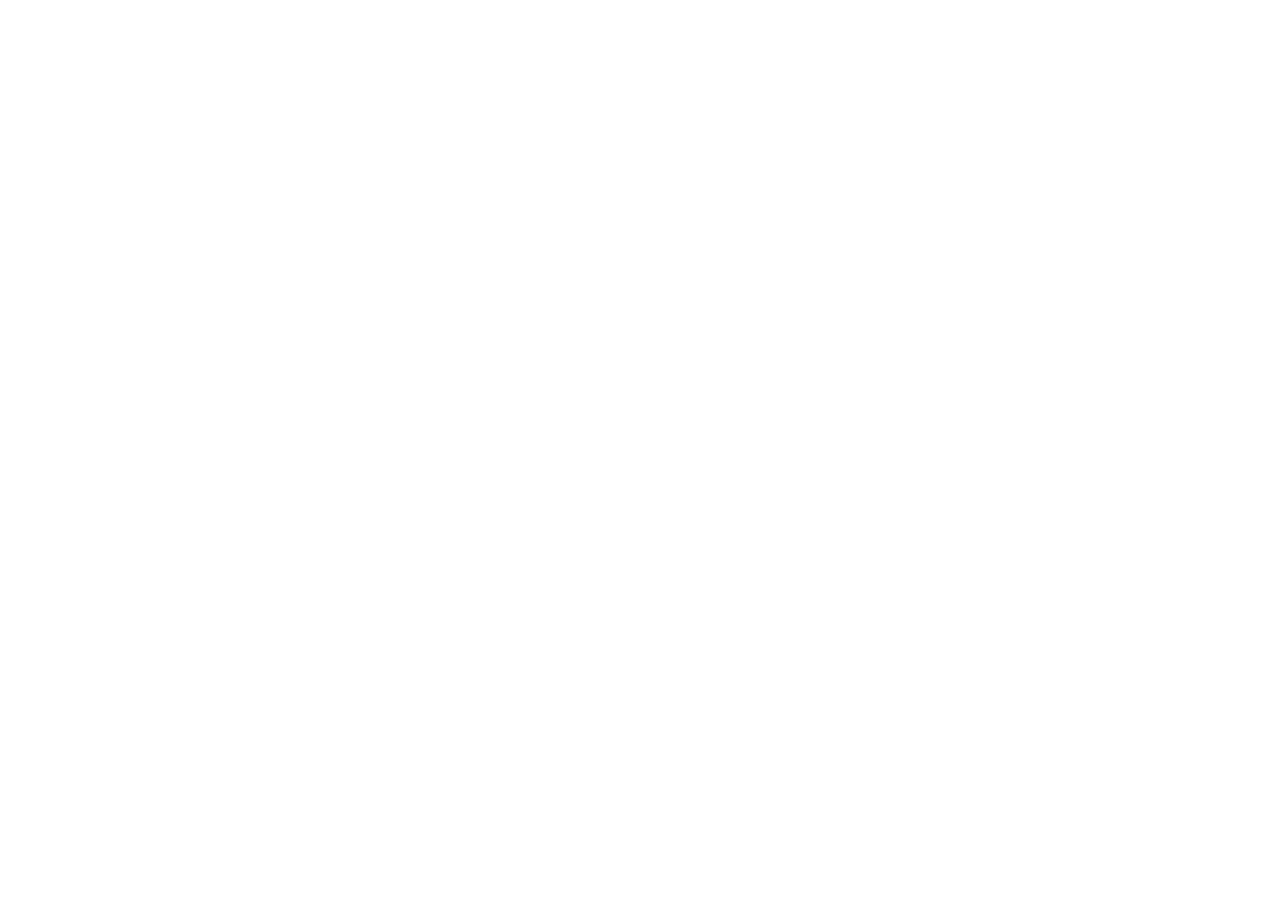
==== index.html @ 1fb741d4 "Initial commit from Blink" ====
<!doctype html>
<html lang="en">
  <head>
    <meta charset="UTF-8" />
    <link rel="icon" type="image/svg+xml" href="/favicon.svg" />
    <meta name="viewport" content="width=device-width, initial-scale=1.0" />
    <title>Blink App</title>
    <!-- CRITICAL: DO NOT REMOVE/MODIFY THIS COMMENT OR THE SCRIPT BELOW -->
    <script src="https://blink.new/auto-engineer.js?projectId=ai-toolkit-landing-ajk9sn9x" type="module"></script>
  </head>
  <body>
    <div id="root"></div>
    <script type="module" src="/src/main.tsx"></script>
  </body>
</html>
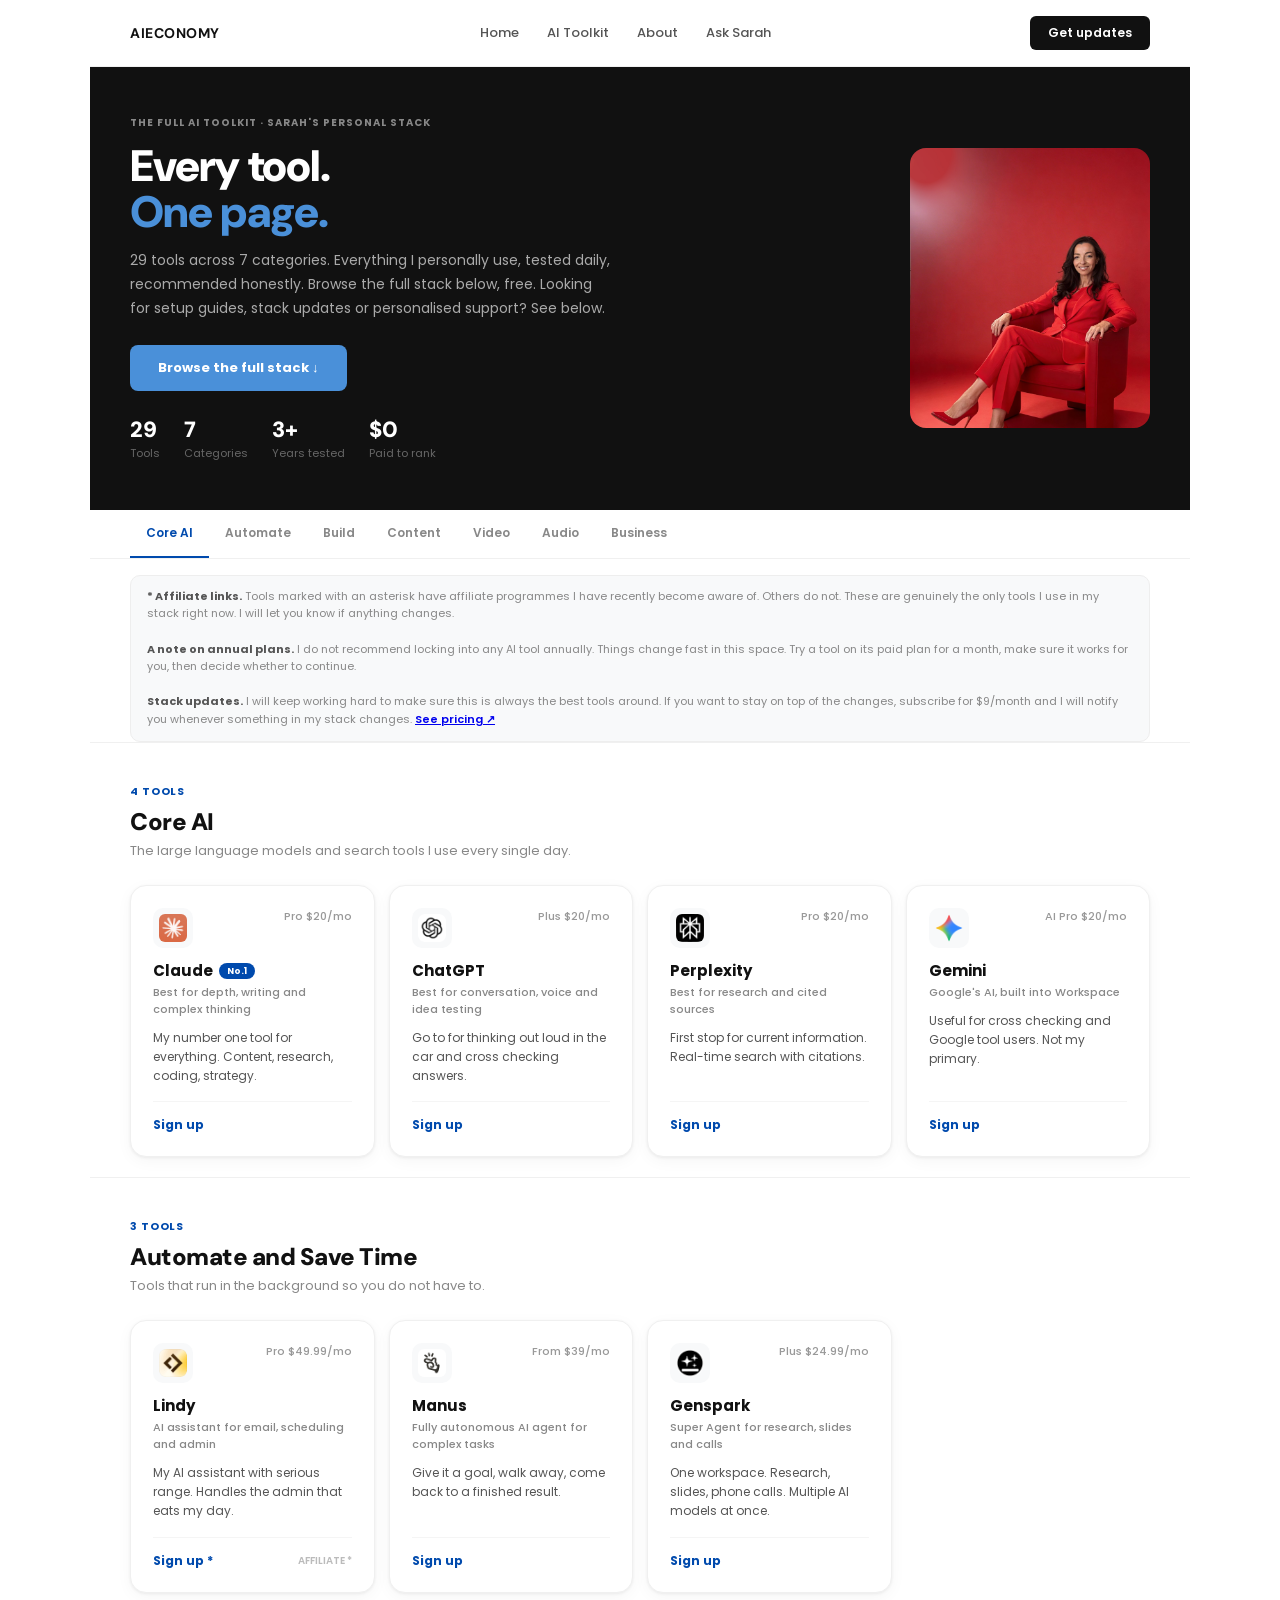
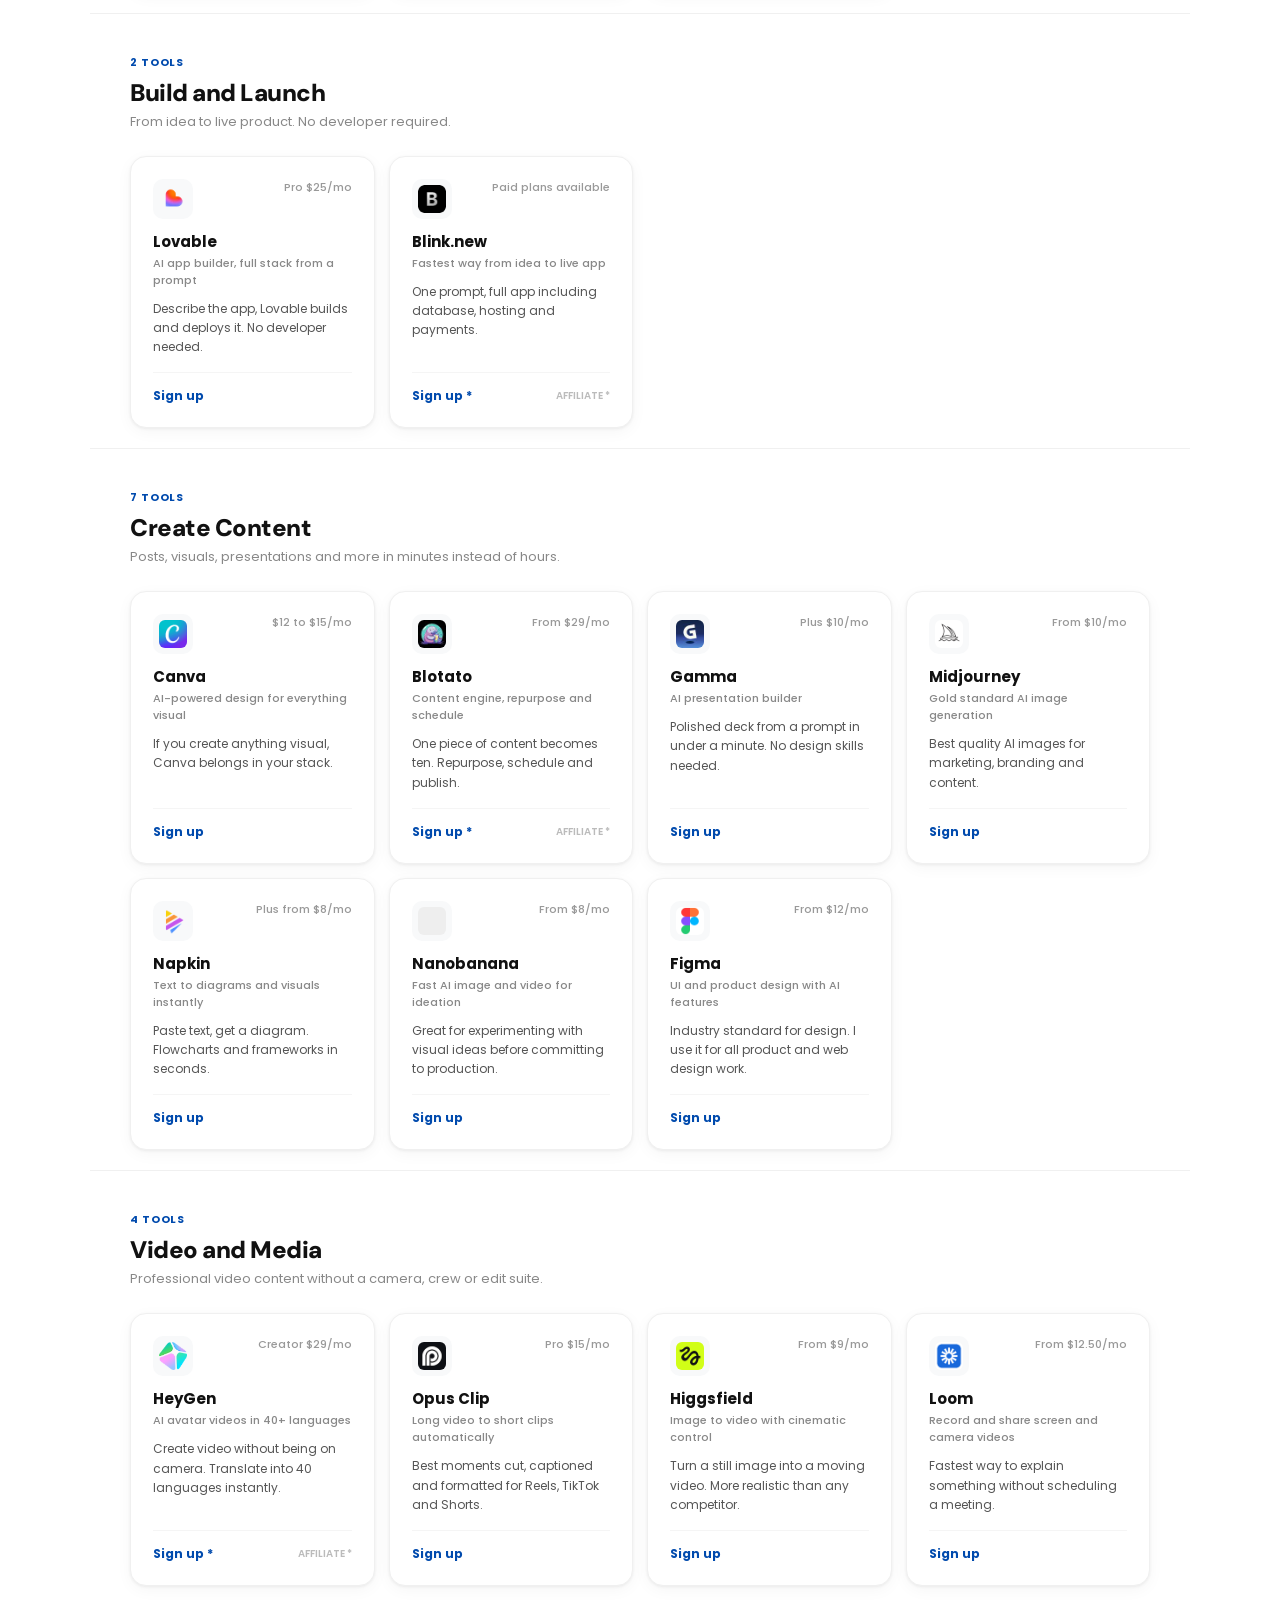
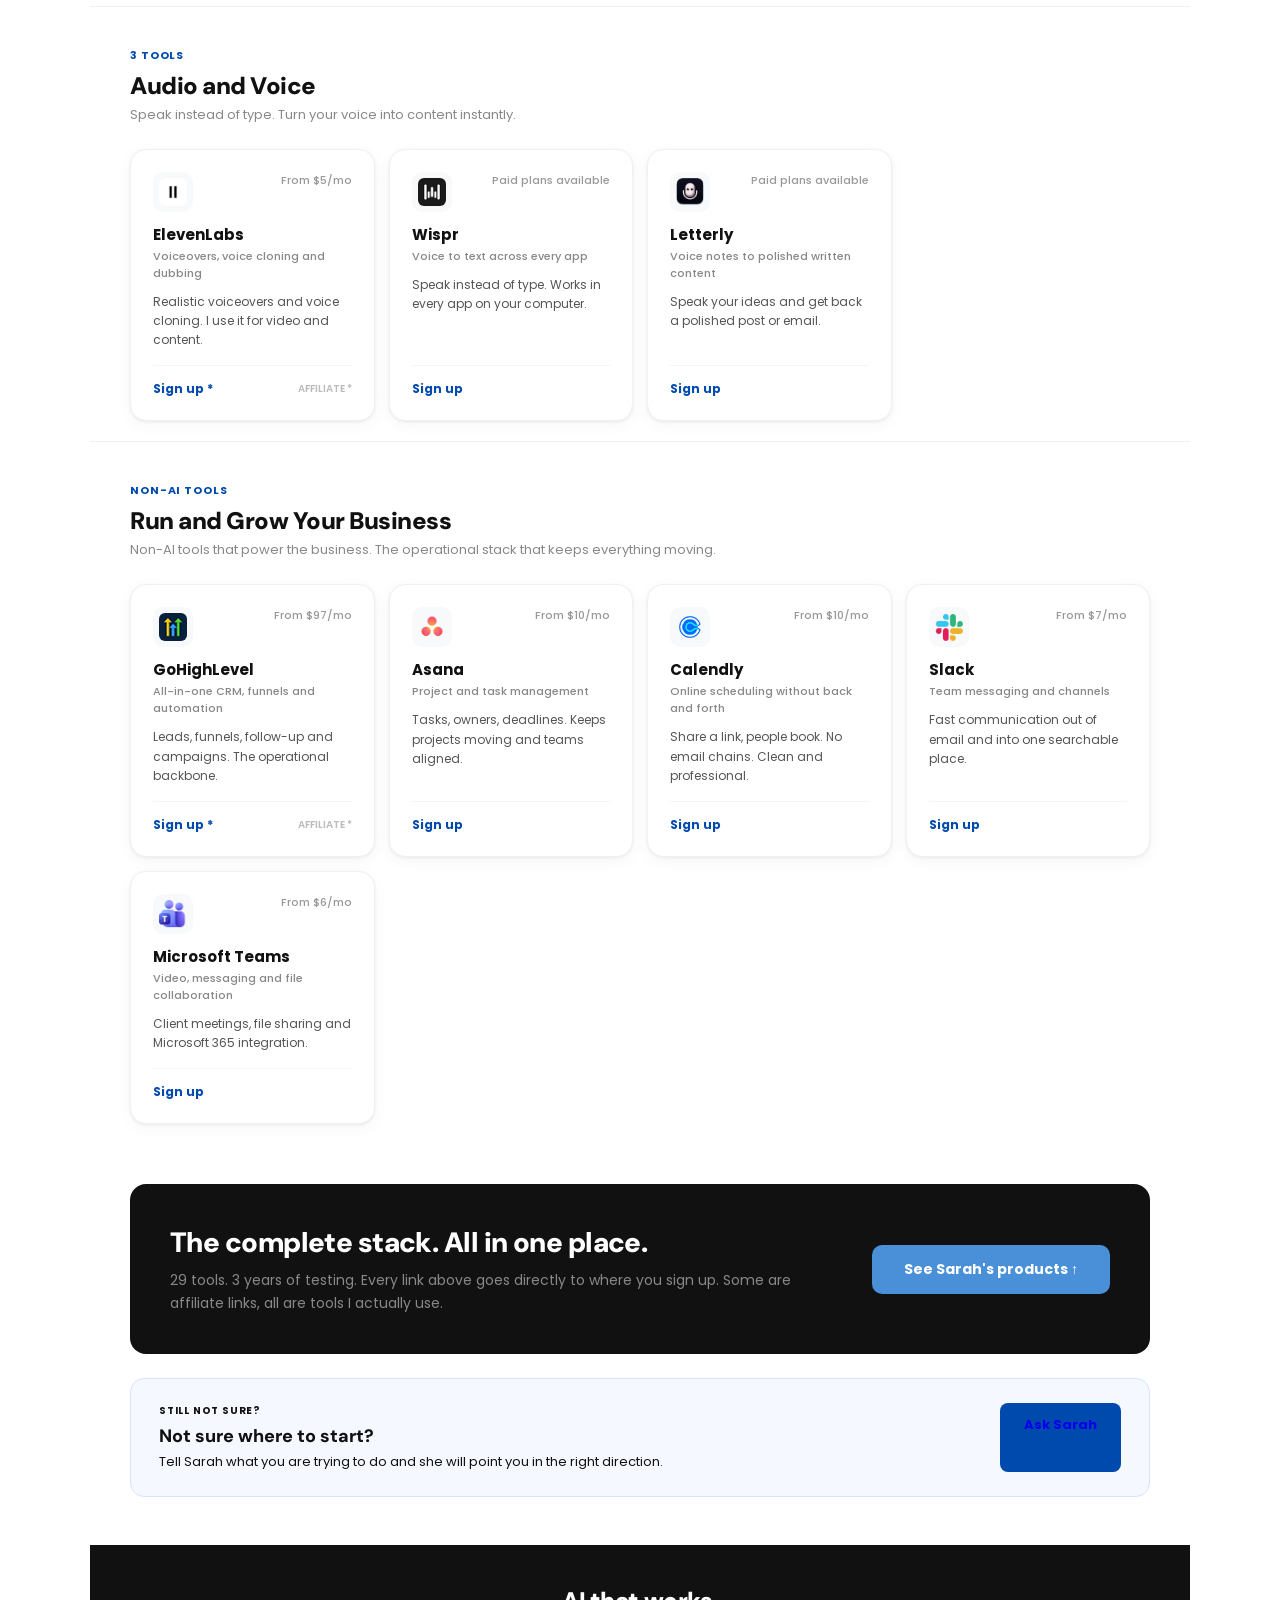
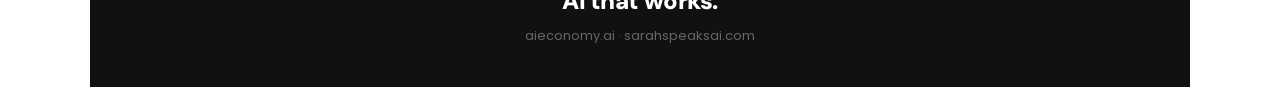
==== commit 8d308138: "Rename file to index.html for Vercel compatibility" ====
--- a/index.html
+++ b/index.html
@@ -1,15 +1,639 @@
-<!doctype html>
-<html lang="en">
-  <head>
-    <meta charset="UTF-8" />
-    <link rel="icon" type="image/svg+xml" href="/favicon.svg" />
-    <meta name="viewport" content="width=device-width, initial-scale=1.0" />
-    <title>Blink App</title>
-    <!-- CRITICAL: DO NOT REMOVE/MODIFY THIS COMMENT OR THE SCRIPT BELOW -->
-    <script src="https://blink.new/auto-engineer.js?projectId=ai-toolkit-landing-ajk9sn9x" type="module"></script>
-  </head>
-  <body>
-    <div id="root"></div>
-    <script type="module" src="/src/main.tsx"></script>
-  </body>
-</html> +<!DOCTYPE html>
+<html>
+<head>
+<meta charset="utf-8">
+<link href="https://fonts.googleapis.com/css2?family=DM+Sans:wght@700;800;900&family=Poppins:wght@400;500;600;700;800&display=swap" rel="stylesheet">
+<style>
+* { box-sizing: border-box; margin: 0; padding: 0; }
+body { font-family: 'Poppins', sans-serif; background: #fff; color: #111; }
+.page { max-width: 1100px; margin: 0 auto; }
+
+/* NAV */
+.nav { display: flex; align-items: center; justify-content: space-between; padding: 16px 40px; border-bottom: 1px solid #f0f0f0; }
+.nav-logo { font-family: 'DM Sans', sans-serif; font-size: 14px; font-weight: 700; color: #111; letter-spacing: 0.04em; }
+.nav-links { display: flex; gap: 28px; }
+.nav-links a { font-size: 13px; color: #555; text-decoration: none; font-weight: 500; font-family: 'Poppins', sans-serif; }
+.nav-actions { display: flex; gap: 10px; align-items: center; }
+.nav-cta { background: #111; color: #fff; font-size: 12px; font-weight: 600; padding: 8px 18px; border-radius: 6px; border: none; cursor: pointer; font-family: 'Poppins', sans-serif; }
+
+/* HERO */
+.hero { background: #111; padding: 48px 40px; display: grid; grid-template-columns: 1fr 240px; gap: 40px; align-items: center; }
+.hero-eyebrow { font-size: 10px; font-weight: 700; color: #888; letter-spacing: 0.1em; text-transform: uppercase; margin-bottom: 12px; font-family: 'Poppins', sans-serif; }
+.hero h1 { font-family: 'DM Sans', sans-serif; font-size: 44px; font-weight: 900; line-height: 1.05; color: #fff; margin-bottom: 14px; letter-spacing: -0.02em; }
+.hero h1 span { color: #4A90D9; }
+.hero-sub { font-size: 14px; color: #aaa; line-height: 1.7; margin-bottom: 24px; max-width: 480px; font-family: 'Poppins', sans-serif; }
+.hero-cta { display: inline-flex; align-items: center; gap: 8px; background: #4A90D9; color: #fff; font-size: 13px; font-weight: 700; padding: 13px 28px; border-radius: 8px; text-decoration: none; font-family: 'Poppins', sans-serif; }
+.hero-stats { display: flex; gap: 24px; margin-top: 24px; }
+.hstat-num { font-family: 'DM Sans', sans-serif; font-size: 22px; font-weight: 900; color: #fff; }
+.hstat-label { font-size: 11px; color: #666; margin-top: 1px; font-family: 'Poppins', sans-serif; }
+.hero-photo { width: 240px; height: 280px; border-radius: 16px; overflow: hidden; }
+.hero-photo img { width: 100%; height: 100%; object-fit: cover; object-position: center 10%; }
+
+/* STICKY CATEGORY NAV */
+.cat-nav { position: sticky; top: 0; z-index: 100; background: #fff; border-bottom: 1px solid #f0f0f0; padding: 0 40px; display: flex; gap: 0; overflow-x: auto; }
+.cat-nav a { font-size: 12px; font-weight: 600; color: #888; text-decoration: none; padding: 14px 16px; white-space: nowrap; border-bottom: 2px solid transparent; transition: color 0.15s; font-family: 'Poppins', sans-serif; }
+.cat-nav a:hover { color: #111; }
+.cat-nav a.active { color: #004AAD; border-bottom-color: #004AAD; }
+
+/* FILTER CHIPS */
+.filter-row { padding: 20px 40px 0; display: flex; gap: 8px; flex-wrap: wrap; }
+.fchip { font-size: 12px; font-weight: 500; color: #666; background: #f5f5f5; border: 1px solid #e5e5e5; padding: 6px 14px; border-radius: 20px; cursor: pointer; white-space: nowrap; font-family: 'Poppins', sans-serif; }
+.fchip.active { background: #111; color: #fff; border-color: #111; }
+
+/* AFFILIATE NOTE */
+.aff-note { margin: 16px 40px 0; background: #f8f9fa; border-radius: 10px; padding: 12px 16px; font-size: 11px; color: #888; line-height: 1.6; border: 1px solid #eee; font-family: 'Poppins', sans-serif; }
+.aff-note strong { color: #555; font-family: 'Poppins', sans-serif; }
+
+/* CATEGORY SECTION */
+.cat-section { padding: 40px 40px 20px; }
+.cat-header { display: flex; align-items: center; gap: 14px; margin-bottom: 20px; padding-bottom: 16px; border-bottom: 1px solid #f0f0f0; }
+.cat-icon { width: 40px; height: 40px; border-radius: 10px; display: flex; align-items: center; justify-content: center; font-size: 18px; flex-shrink: 0; }
+.cat-title { font-family: 'DM Sans', sans-serif; font-size: 22px; font-weight: 900; color: #111; letter-spacing: -0.01em; }
+.cat-desc { font-size: 13px; color: #888; margin-top: 2px; font-family: 'Poppins', sans-serif; }
+.cat-tag { font-size: 10px; font-weight: 600; color: #888; background: #f5f5f5; padding: 3px 9px; border-radius: 20px; margin-left: auto; flex-shrink: 0; font-family: 'Poppins', sans-serif; }
+
+/* TOOL ROW */
+.tool-row { display: grid; grid-template-columns: 32px 1fr 120px 90px 90px; gap: 12px; align-items: center; padding: 12px 0; border-bottom: 1px solid #f8f8f8; }
+.tool-row:last-child { border-bottom: none; }
+.tool-row:hover { background: #fafafa; margin: 0 -8px; padding: 12px 8px; border-radius: 8px; }
+.tool-icon { width: 32px; height: 32px; border-radius: 8px; display: flex; align-items: center; justify-content: center; font-size: 12px; font-weight: 800; color: #fff; flex-shrink: 0; }
+.tool-info { }
+.tool-name { font-size: 14px; font-weight: 700; color: #111; font-family: 'Poppins', sans-serif; }
+.tool-tagline { font-size: 11px; color: #888; margin-top: 1px; font-family: 'Poppins', sans-serif; }
+.tool-sarah { font-size: 11px; color: #555; font-style: italic; line-height: 1.4; font-family: 'Poppins', sans-serif; }
+.tool-price { font-size: 11px; color: #888; text-align: right; font-family: 'Poppins', sans-serif; }
+.tool-price strong { display: block; font-size: 12px; color: #111; font-weight: 600; font-style: normal; font-family: 'Poppins', sans-serif; }
+.tool-status { text-align: center; }
+.status-pill { font-size: 10px; font-weight: 600; padding: 3px 9px; border-radius: 20px; white-space: nowrap; font-family: 'Poppins', sans-serif; }
+.status-aff { background: #EAF3DE; color: #3B6D11; }
+.status-url { background: #f5f5f5; color: #888; }
+.status-pending { background: #FFF8E8; color: #854F0B; }
+.tool-btn { text-align: right; }
+.buy-btn { display: inline-block; font-size: 11px; font-weight: 700; color: #004AAD; background: #E8F0FE; padding: 6px 14px; border-radius: 6px; text-decoration: none; white-space: nowrap; font-family: 'Poppins', sans-serif; }
+.sarah-pick-row { background: #FAFCFF; border-left: 3px solid #004AAD; padding-left: 8px; border-radius: 0 8px 8px 0; }
+
+/* COL HEADERS */
+.col-headers { display: grid; grid-template-columns: 32px 1fr 120px 90px 90px; gap: 12px; padding: 8px 0; margin-bottom: 4px; }
+.col-h { font-size: 10px; font-weight: 700; color: #bbb; letter-spacing: 0.06em; text-transform: uppercase; font-family: 'Poppins', sans-serif; }
+.col-h.right { text-align: right; }
+.col-h.center { text-align: center; }
+
+/* BOTTOM CTA */
+.bottom-cta { margin: 40px 40px 0; background: #111; border-radius: 16px; padding: 40px; display: grid; grid-template-columns: 1fr auto; gap: 32px; align-items: center; }
+.bcta-title { font-family: 'DM Sans', sans-serif; font-size: 28px; font-weight: 900; color: #fff; letter-spacing: -0.02em; margin-bottom: 8px; }
+.bcta-sub { font-size: 14px; color: #888; line-height: 1.6; font-family: 'Poppins', sans-serif; }
+.bcta-btn { background: #4A90D9; color: #fff; font-size: 14px; font-weight: 700; padding: 14px 32px; border-radius: 10px; text-decoration: none; white-space: nowrap; font-family: 'Poppins', sans-serif; display: inline-block; }
+
+/* FOOTER */
+.footer-strip { background: #111; padding: 40px; text-align: center; margin-top: 48px; }
+.footer-strip p { font-family: 'DM Sans', sans-serif; font-size: 24px; font-weight: 900; color: #fff; letter-spacing: -0.02em; margin-bottom: 6px; }
+.footer-strip span { font-size: 13px; color: #666; font-family: 'Poppins', sans-serif; }
+</style>
+</head>
+<body>
+<div class="page">
+
+<nav class="nav">
+  <div class="nav-logo">AIECONOMY</div>
+  <div class="nav-links"><a href="#">Home</a><a href="#">AI Toolkit</a><a href="#">About</a><a href="#">Ask Sarah</a></div>
+  <div class="nav-actions"><button class="nav-cta">Get updates</button></div>
+</nav>
+
+<!-- HERO -->
+<div class="hero">
+  <div>
+    <div class="hero-eyebrow">The Full AI Toolkit · Sarah's Personal Stack</div>
+    <h1>Every tool.<br><span>One page.</span></h1>
+    <p class="hero-sub">29 tools across 7 categories. Everything I personally use, tested daily, recommended honestly. Browse the full stack below, free. Looking for setup guides, stack updates or personalised support? See below.</p>
+    <a class="hero-cta" href="#toolkit">Browse the full stack ↓</a>
+    <div class="hero-stats">
+      <div><div class="hstat-num">29</div><div class="hstat-label">Tools</div></div>
+      <div><div class="hstat-num">7</div><div class="hstat-label">Categories</div></div>
+      <div><div class="hstat-num">3+</div><div class="hstat-label">Years tested</div></div>
+      <div><div class="hstat-num">$0</div><div class="hstat-label">Paid to rank</div></div>
+    </div>
+  </div>
+  <div class="hero-photo"><img src="[data-uri]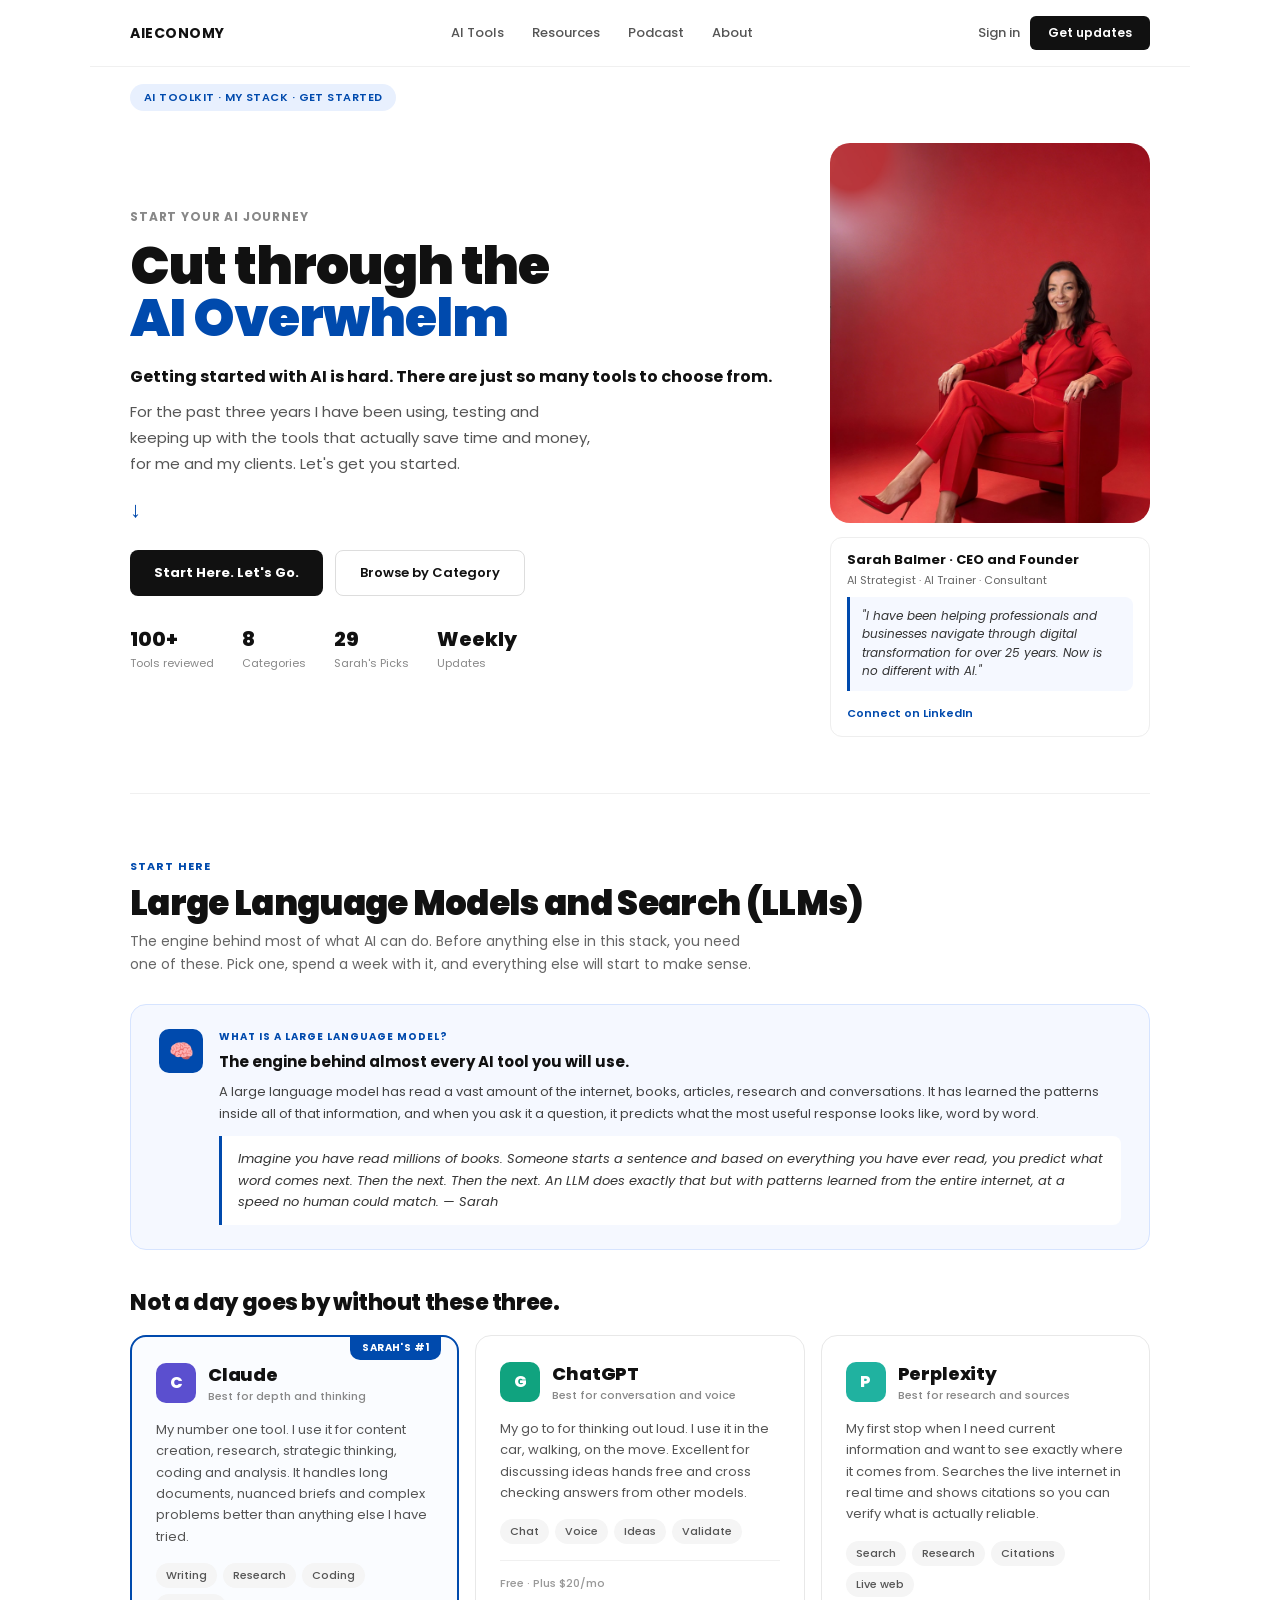
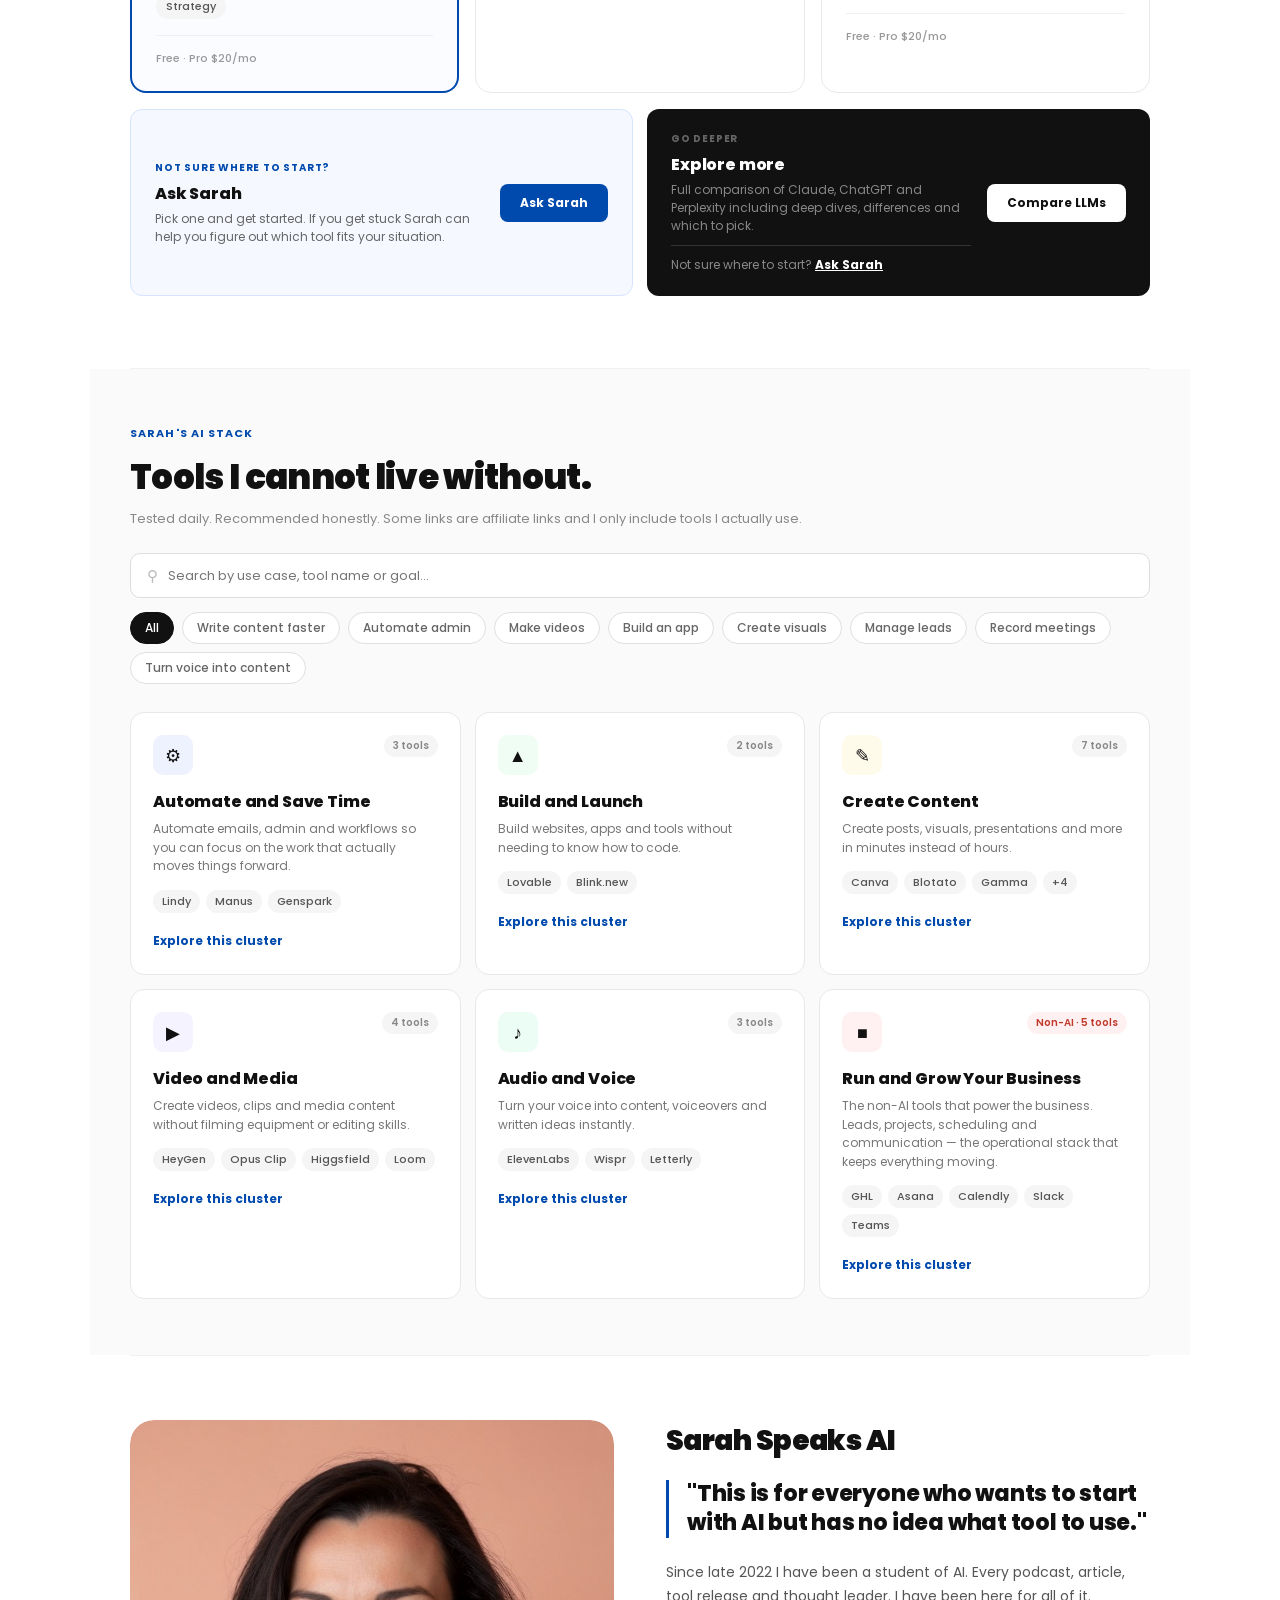
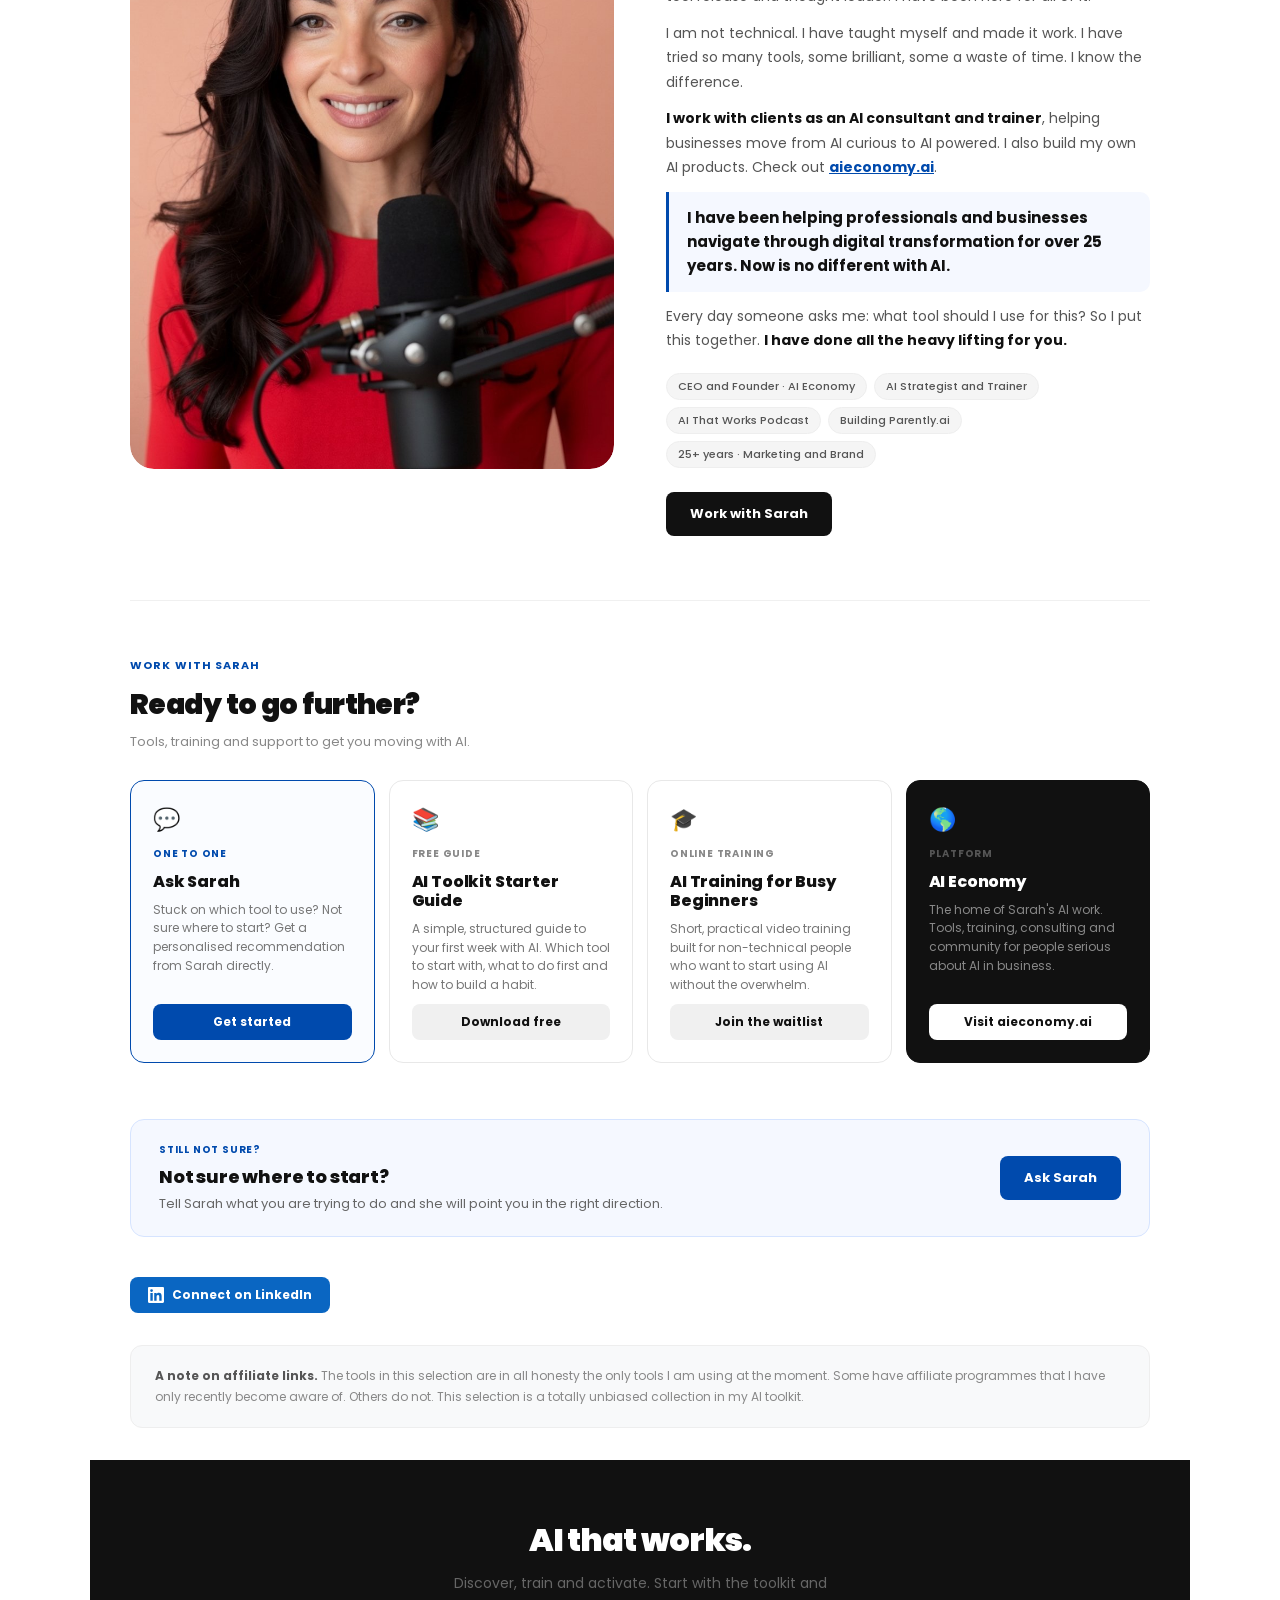
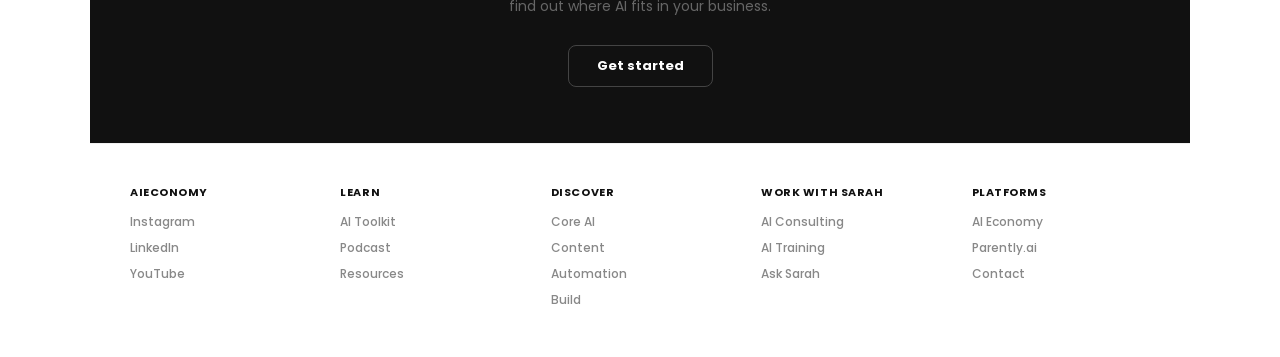
==== commit 54a95b06: "Add homepage and Ask Sarah page" ====
--- a/index.html
+++ b/index.html
@@ -2,638 +2,422 @@
 <html>
 <head>
 <meta charset="utf-8">
-<link href="https://fonts.googleapis.com/css2?family=DM+Sans:wght@700;800;900&family=Poppins:wght@400;500;600;700;800&display=swap" rel="stylesheet">
+<link href="https://fonts.googleapis.com/css2?family=DM+Sans:wght@400;500;600;700;800;900&family=Poppins:wght@400;500;600;700;800;900&display=swap" rel="stylesheet">
 <style>
 * { box-sizing: border-box; margin: 0; padding: 0; }
-body { font-family: 'Poppins', sans-serif; background: #fff; color: #111; }
-.page { max-width: 1100px; margin: 0 auto; }
+body { font-family: 'Poppins', -apple-system, BlinkMacSystemFont, sans-serif; background: #fff; color: #111; }
+.page { max-width: 1100px; margin: 0 auto; background: #fff; }
 
 /* NAV */
 .nav { display: flex; align-items: center; justify-content: space-between; padding: 16px 40px; border-bottom: 1px solid #f0f0f0; }
-.nav-logo { font-family: 'DM Sans', sans-serif; font-size: 14px; font-weight: 700; color: #111; letter-spacing: 0.04em; }
+.nav-logo { font-size: 14px; font-weight: 700; color: #111; letter-spacing: 0.04em; }
 .nav-links { display: flex; gap: 28px; }
-.nav-links a { font-size: 13px; color: #555; text-decoration: none; font-weight: 500; font-family: 'Poppins', sans-serif; }
+.nav-links a { font-size: 13px; color: #555; text-decoration: none; font-weight: 500; }
 .nav-actions { display: flex; gap: 10px; align-items: center; }
-.nav-cta { background: #111; color: #fff; font-size: 12px; font-weight: 600; padding: 8px 18px; border-radius: 6px; border: none; cursor: pointer; font-family: 'Poppins', sans-serif; }
+.nav-sign { font-size: 13px; color: #555; font-weight: 500; text-decoration: none; }
+.nav-cta { background: #111; color: #fff; font-size: 12px; font-weight: 600; padding: 8px 18px; border-radius: 6px; border: none; cursor: pointer; font-family: inherit; }
+
+/* BREADCRUMB */
+.breadcrumb-wrap { padding: 16px 40px 0; }
+.breadcrumb { display: inline-flex; align-items: center; gap: 6px; background: #E8F0FE; padding: 5px 14px; border-radius: 20px; font-size: 11px; font-weight: 600; color: #004AAD; letter-spacing: 0.04em; }
 
 /* HERO */
-.hero { background: #111; padding: 48px 40px; display: grid; grid-template-columns: 1fr 240px; gap: 40px; align-items: center; }
-.hero-eyebrow { font-size: 10px; font-weight: 700; color: #888; letter-spacing: 0.1em; text-transform: uppercase; margin-bottom: 12px; font-family: 'Poppins', sans-serif; }
-.hero h1 { font-family: 'DM Sans', sans-serif; font-size: 44px; font-weight: 900; line-height: 1.05; color: #fff; margin-bottom: 14px; letter-spacing: -0.02em; }
-.hero h1 span { color: #4A90D9; }
-.hero-sub { font-size: 14px; color: #aaa; line-height: 1.7; margin-bottom: 24px; max-width: 480px; font-family: 'Poppins', sans-serif; }
-.hero-cta { display: inline-flex; align-items: center; gap: 8px; background: #4A90D9; color: #fff; font-size: 13px; font-weight: 700; padding: 13px 28px; border-radius: 8px; text-decoration: none; font-family: 'Poppins', sans-serif; }
-.hero-stats { display: flex; gap: 24px; margin-top: 24px; }
-.hstat-num { font-family: 'DM Sans', sans-serif; font-size: 22px; font-weight: 900; color: #fff; }
-.hstat-label { font-size: 11px; color: #666; margin-top: 1px; font-family: 'Poppins', sans-serif; }
-.hero-photo { width: 240px; height: 280px; border-radius: 16px; overflow: hidden; }
+.hero { display: grid; grid-template-columns: 1fr 320px; gap: 40px; align-items: center; padding: 32px 40px 56px; }
+.hero-label { font-size: 12px; font-weight: 700; color: #888; letter-spacing: 0.07em; margin-bottom: 14px; text-transform: uppercase; }
+.hero h1 { font-size: 52px; font-weight: 900; line-height: 1.0; color: #111; margin-bottom: 20px; letter-spacing: -0.02em; }
+.hero h1 span { color: #004AAD; }
+.hero-sub-top { font-size: 16px; font-weight: 700; color: #111; margin-bottom: 10px; }
+.hero-sub { font-size: 15px; color: #555; line-height: 1.75; margin-bottom: 16px; max-width: 460px; }
+.hero-arrow { font-size: 22px; color: #004AAD; margin-bottom: 24px; display: block; }
+.hero-btns { display: flex; gap: 12px; flex-wrap: wrap; }
+.btn-dark { background: #111; color: #fff; font-size: 13px; font-weight: 700; padding: 12px 24px; border-radius: 8px; border: none; cursor: pointer; font-family: inherit; }
+.btn-outline { background: transparent; color: #111; font-size: 13px; font-weight: 600; padding: 12px 24px; border-radius: 8px; border: 1.5px solid #ddd; cursor: pointer; font-family: inherit; }
+.hero-stats { display: flex; gap: 28px; margin-top: 28px; }
+.hero-stat-num { font-size: 20px; font-weight: 800; color: #111; }
+.hero-stat-label { font-size: 11px; color: #888; margin-top: 1px; }
+.hero-photo { width: 320px; height: 380px; border-radius: 20px; overflow: hidden; }
 .hero-photo img { width: 100%; height: 100%; object-fit: cover; object-position: center 10%; }
-
-/* STICKY CATEGORY NAV */
-.cat-nav { position: sticky; top: 0; z-index: 100; background: #fff; border-bottom: 1px solid #f0f0f0; padding: 0 40px; display: flex; gap: 0; overflow-x: auto; }
-.cat-nav a { font-size: 12px; font-weight: 600; color: #888; text-decoration: none; padding: 14px 16px; white-space: nowrap; border-bottom: 2px solid transparent; transition: color 0.15s; font-family: 'Poppins', sans-serif; }
-.cat-nav a:hover { color: #111; }
-.cat-nav a.active { color: #004AAD; border-bottom-color: #004AAD; }
-
-/* FILTER CHIPS */
-.filter-row { padding: 20px 40px 0; display: flex; gap: 8px; flex-wrap: wrap; }
-.fchip { font-size: 12px; font-weight: 500; color: #666; background: #f5f5f5; border: 1px solid #e5e5e5; padding: 6px 14px; border-radius: 20px; cursor: pointer; white-space: nowrap; font-family: 'Poppins', sans-serif; }
-.fchip.active { background: #111; color: #fff; border-color: #111; }
-
-/* AFFILIATE NOTE */
-.aff-note { margin: 16px 40px 0; background: #f8f9fa; border-radius: 10px; padding: 12px 16px; font-size: 11px; color: #888; line-height: 1.6; border: 1px solid #eee; font-family: 'Poppins', sans-serif; }
-.aff-note strong { color: #555; font-family: 'Poppins', sans-serif; }
-
-/* CATEGORY SECTION */
-.cat-section { padding: 40px 40px 20px; }
-.cat-header { display: flex; align-items: center; gap: 14px; margin-bottom: 20px; padding-bottom: 16px; border-bottom: 1px solid #f0f0f0; }
-.cat-icon { width: 40px; height: 40px; border-radius: 10px; display: flex; align-items: center; justify-content: center; font-size: 18px; flex-shrink: 0; }
-.cat-title { font-family: 'DM Sans', sans-serif; font-size: 22px; font-weight: 900; color: #111; letter-spacing: -0.01em; }
-.cat-desc { font-size: 13px; color: #888; margin-top: 2px; font-family: 'Poppins', sans-serif; }
-.cat-tag { font-size: 10px; font-weight: 600; color: #888; background: #f5f5f5; padding: 3px 9px; border-radius: 20px; margin-left: auto; flex-shrink: 0; font-family: 'Poppins', sans-serif; }
-
-/* TOOL ROW */
-.tool-row { display: grid; grid-template-columns: 32px 1fr 120px 90px 90px; gap: 12px; align-items: center; padding: 12px 0; border-bottom: 1px solid #f8f8f8; }
-.tool-row:last-child { border-bottom: none; }
-.tool-row:hover { background: #fafafa; margin: 0 -8px; padding: 12px 8px; border-radius: 8px; }
-.tool-icon { width: 32px; height: 32px; border-radius: 8px; display: flex; align-items: center; justify-content: center; font-size: 12px; font-weight: 800; color: #fff; flex-shrink: 0; }
-.tool-info { }
-.tool-name { font-size: 14px; font-weight: 700; color: #111; font-family: 'Poppins', sans-serif; }
-.tool-tagline { font-size: 11px; color: #888; margin-top: 1px; font-family: 'Poppins', sans-serif; }
-.tool-sarah { font-size: 11px; color: #555; font-style: italic; line-height: 1.4; font-family: 'Poppins', sans-serif; }
-.tool-price { font-size: 11px; color: #888; text-align: right; font-family: 'Poppins', sans-serif; }
-.tool-price strong { display: block; font-size: 12px; color: #111; font-weight: 600; font-style: normal; font-family: 'Poppins', sans-serif; }
-.tool-status { text-align: center; }
-.status-pill { font-size: 10px; font-weight: 600; padding: 3px 9px; border-radius: 20px; white-space: nowrap; font-family: 'Poppins', sans-serif; }
-.status-aff { background: #EAF3DE; color: #3B6D11; }
-.status-url { background: #f5f5f5; color: #888; }
-.status-pending { background: #FFF8E8; color: #854F0B; }
-.tool-btn { text-align: right; }
-.buy-btn { display: inline-block; font-size: 11px; font-weight: 700; color: #004AAD; background: #E8F0FE; padding: 6px 14px; border-radius: 6px; text-decoration: none; white-space: nowrap; font-family: 'Poppins', sans-serif; }
-.sarah-pick-row { background: #FAFCFF; border-left: 3px solid #004AAD; padding-left: 8px; border-radius: 0 8px 8px 0; }
-
-/* COL HEADERS */
-.col-headers { display: grid; grid-template-columns: 32px 1fr 120px 90px 90px; gap: 12px; padding: 8px 0; margin-bottom: 4px; }
-.col-h { font-size: 10px; font-weight: 700; color: #bbb; letter-spacing: 0.06em; text-transform: uppercase; font-family: 'Poppins', sans-serif; }
-.col-h.right { text-align: right; }
-.col-h.center { text-align: center; }
-
-/* BOTTOM CTA */
-.bottom-cta { margin: 40px 40px 0; background: #111; border-radius: 16px; padding: 40px; display: grid; grid-template-columns: 1fr auto; gap: 32px; align-items: center; }
-.bcta-title { font-family: 'DM Sans', sans-serif; font-size: 28px; font-weight: 900; color: #fff; letter-spacing: -0.02em; margin-bottom: 8px; }
-.bcta-sub { font-size: 14px; color: #888; line-height: 1.6; font-family: 'Poppins', sans-serif; }
-.bcta-btn { background: #4A90D9; color: #fff; font-size: 14px; font-weight: 700; padding: 14px 32px; border-radius: 10px; text-decoration: none; white-space: nowrap; font-family: 'Poppins', sans-serif; display: inline-block; }
+.hero-name-tag { background: #fff; border: 1px solid #eee; border-radius: 12px; padding: 12px 16px; margin-top: 14px; }
+.hero-name-tag-name { font-size: 13px; font-weight: 700; color: #111; margin-bottom: 2px; }
+.hero-name-tag-role { font-size: 11px; color: #666; margin-bottom: 6px; line-height: 1.5; }
+.hero-name-tag-link { font-size: 11px; color: #004AAD; font-weight: 600; text-decoration: none; }
+
+.divider { height: 1px; background: #f0f0f0; margin: 0 40px; }
+
+/* START HERE */
+.start-here { padding: 64px 40px 56px; }
+.sh-label { font-size: 11px; font-weight: 700; color: #004AAD; letter-spacing: 0.1em; margin-bottom: 10px; text-transform: uppercase; }
+.sh-title { font-size: 34px; font-weight: 900; color: #111; margin-bottom: 8px; line-height: 1.1; letter-spacing: -0.02em; }
+.sh-sub { font-size: 14px; color: #666; line-height: 1.65; max-width: 640px; }
+
+/* LLM EXPLAINER */
+.llm-explainer { background: #F5F8FF; border: 1px solid #D6E4FF; border-radius: 16px; padding: 24px 28px; margin: 28px 0 36px; display: grid; grid-template-columns: 44px 1fr; gap: 16px; align-items: start; }
+.exp-icon-wrap { width: 44px; height: 44px; background: #004AAD; border-radius: 10px; display: flex; align-items: center; justify-content: center; font-size: 20px; flex-shrink: 0; }
+.exp-kicker { font-size: 10px; font-weight: 700; color: #004AAD; letter-spacing: 0.1em; margin-bottom: 5px; text-transform: uppercase; }
+.exp-title { font-size: 15px; font-weight: 700; color: #111; margin-bottom: 8px; }
+.exp-body { font-size: 13px; color: #444; line-height: 1.65; }
+.exp-analogy { margin-top: 12px; background: #fff; border-left: 3px solid #004AAD; border-radius: 0 8px 8px 0; padding: 12px 16px; font-size: 13px; color: #333; line-height: 1.65; font-style: italic; }
+
+/* LLM CARDS */
+.llm-grid { display: grid; grid-template-columns: repeat(3, 1fr); gap: 16px; margin-bottom: 16px; }
+.llm-card { background: #fff; border: 1px solid #e8e8e8; border-radius: 16px; padding: 24px; position: relative; }
+.llm-card.featured { border: 2px solid #004AAD; background: #FAFCFF; }
+.llm-sarah-pick { position: absolute; top: -1px; right: 16px; font-size: 10px; font-weight: 700; background: #004AAD; color: #fff; padding: 4px 12px; border-radius: 0 0 10px 10px; letter-spacing: 0.04em; }
+.llm-top { display: flex; align-items: center; gap: 12px; margin-bottom: 14px; }
+.llm-icon { width: 40px; height: 40px; border-radius: 10px; display: flex; align-items: center; justify-content: center; font-size: 16px; font-weight: 800; color: #fff; flex-shrink: 0; }
+.llm-name { font-size: 18px; font-weight: 800; color: #111; letter-spacing: -0.01em; }
+.llm-tagline { font-size: 11px; color: #888; font-weight: 500; }
+.llm-desc { font-size: 13px; color: #555; line-height: 1.65; margin-bottom: 16px; }
+.llm-tags { display: flex; gap: 6px; flex-wrap: wrap; margin-bottom: 16px; }
+.ltag { font-size: 11px; color: #555; background: #f5f5f5; padding: 4px 10px; border-radius: 20px; font-weight: 500; }
+.llm-footer { display: flex; align-items: center; justify-content: space-between; padding-top: 14px; border-top: 1px solid #f0f0f0; }
+.llm-price { font-size: 11px; color: #999; font-weight: 500; }
+.llm-cta { font-size: 12px; font-weight: 700; color: #004AAD; text-decoration: none; }
+.not-a-day { text-align: center; font-size: 13px; color: #aaa; font-style: italic; margin: 4px 0 20px; font-weight: 500; }
+
+/* ACTION ROW */
+.action-row { display: grid; grid-template-columns: 1fr 1fr; gap: 14px; margin-bottom: 16px; }
+.action-card { border-radius: 12px; padding: 22px 24px; display: flex; align-items: center; justify-content: space-between; gap: 16px; }
+.action-card.ask { background: #F5F8FF; border: 1px solid #D6E4FF; }
+.action-card.explore { background: #111; }
+.ac-label { font-size: 10px; font-weight: 700; letter-spacing: 0.08em; margin-bottom: 5px; text-transform: uppercase; }
+.action-card.ask .ac-label { color: #004AAD; }
+.action-card.explore .ac-label { color: #666; }
+.ac-title { font-size: 16px; font-weight: 800; letter-spacing: -0.01em; }
+.action-card.ask .ac-title { color: #111; }
+.action-card.explore .ac-title { color: #fff; }
+.ac-sub { font-size: 12px; margin-top: 4px; line-height: 1.5; }
+.action-card.ask .ac-sub { color: #666; }
+.action-card.explore .ac-sub { color: #888; }
+.action-btn { white-space: nowrap; font-size: 12px; font-weight: 700; padding: 10px 20px; border-radius: 8px; text-decoration: none; border: none; cursor: pointer; font-family: inherit; flex-shrink: 0; }
+.action-card.ask .action-btn { background: #004AAD; color: #fff; }
+.action-card.explore .action-btn { background: #fff; color: #111; }
+.gemini-note { font-size: 12px; color: #bbb; line-height: 1.6; }
+
+/* SARAH'S STACK */
+.stack-section { padding: 56px 40px; background: #FAFAFA; }
+.stack-title { font-size: 34px; font-weight: 900; color: #111; letter-spacing: -0.02em; margin-bottom: 6px; }
+.stack-sub { font-size: 13px; color: #888; margin-bottom: 24px; }
+.search-wrap { display: flex; align-items: center; gap: 10px; background: #fff; border: 1px solid #ddd; border-radius: 10px; padding: 10px 16px; margin-bottom: 14px; }
+.search-wrap input { border: none; outline: none; font-size: 13px; color: #333; flex: 1; background: transparent; font-family: inherit; }
+.chip-row { display: flex; gap: 8px; flex-wrap: wrap; margin-bottom: 28px; }
+.chip { font-size: 12px; color: #666; background: #fff; border: 1px solid #e0e0e0; padding: 6px 14px; border-radius: 20px; cursor: pointer; font-weight: 500; white-space: nowrap; }
+.chip.active { background: #111; color: #fff; border-color: #111; }
+.cats-grid { display: grid; grid-template-columns: repeat(3, 1fr); gap: 14px; }
+.cat-card { background: #fff; border: 1px solid #e8e8e8; border-radius: 14px; padding: 22px; cursor: pointer; }
+.cat-top { display: flex; align-items: flex-start; justify-content: space-between; margin-bottom: 14px; }
+.cat-icon-wrap { width: 40px; height: 40px; border-radius: 10px; display: flex; align-items: center; justify-content: center; font-size: 18px; }
+.cat-pill { font-size: 10px; font-weight: 600; color: #888; background: #f5f5f5; padding: 3px 9px; border-radius: 20px; }
+.cat-name { font-size: 16px; font-weight: 800; color: #111; margin-bottom: 6px; letter-spacing: -0.01em; }
+.cat-desc { font-size: 12px; color: #777; line-height: 1.55; margin-bottom: 14px; }
+.cat-tools { display: flex; gap: 6px; flex-wrap: wrap; margin-bottom: 14px; }
+.ctool { font-size: 11px; color: #555; background: #f5f5f5; padding: 3px 9px; border-radius: 20px; font-weight: 500; }
+.cat-link { font-size: 12px; font-weight: 700; color: #004AAD; text-decoration: none; }
+
+/* SARAH SPEAKS */
+.sarah-section { padding: 64px 40px; display: grid; grid-template-columns: 1fr 1fr; gap: 52px; align-items: start; }
+.sarah-photo-wrap { border-radius: 24px; overflow: hidden; display: inline-block; width: 100%; }
+.sarah-photo-wrap img { width: 100%; height: auto; display: block; border-radius: 24px; }
+.sarah-kicker { display: inline-block; font-size: 10px; font-weight: 700; color: #004AAD; background: #E8F0FE; padding: 4px 12px; border-radius: 20px; margin-bottom: 16px; letter-spacing: 0.06em; }
+.sarah-quote { font-size: 22px; font-weight: 800; color: #111; line-height: 1.3; border-left: 3px solid #004AAD; padding-left: 18px; margin-bottom: 22px; letter-spacing: -0.01em; }
+.sarah-body { font-size: 14px; color: #555; line-height: 1.75; margin-bottom: 12px; }
+.sarah-body strong { color: #111; font-weight: 700; }
+.sarah-creds { display: flex; flex-wrap: wrap; gap: 7px; margin: 20px 0 24px; }
+.sarah-cred { font-size: 11px; color: #555; background: #f5f5f5; border: 1px solid #eee; padding: 4px 11px; border-radius: 20px; font-weight: 500; }
+.sarah-btns { display: flex; gap: 12px; }
+
+/* PRODUCTS ROW */
+.products-section { padding: 56px 40px; background: #fff; }
+.products-grid { display: grid; grid-template-columns: repeat(4, 1fr); gap: 14px; }
+.product-card { border-radius: 14px; padding: 22px; border: 1px solid #e8e8e8; display: flex; flex-direction: column; gap: 10px; }
+.product-card.highlight { border-color: #004AAD; background: #FAFCFF; }
+.product-card.dark { background: #111; border-color: #111; }
+.product-icon { font-size: 22px; }
+.product-kicker { font-size: 10px; font-weight: 700; letter-spacing: 0.08em; text-transform: uppercase; }
+.product-card .product-kicker { color: #888; }
+.product-card.highlight .product-kicker { color: #004AAD; }
+.product-card.dark .product-kicker { color: #555; }
+.product-title { font-size: 16px; font-weight: 800; letter-spacing: -0.01em; line-height: 1.2; }
+.product-card .product-title { color: #111; }
+.product-card.dark .product-title { color: #fff; }
+.product-desc { font-size: 12px; line-height: 1.55; flex: 1; }
+.product-card .product-desc { color: #777; }
+.product-card.dark .product-desc { color: #888; }
+.product-btn { display: inline-block; font-size: 12px; font-weight: 700; padding: 9px 16px; border-radius: 8px; text-decoration: none; text-align: center; font-family: inherit; border: none; cursor: pointer; margin-top: auto; }
+.product-card .product-btn { background: #f0f0f0; color: #111; }
+.product-card.highlight .product-btn { background: #004AAD; color: #fff; }
+.product-card.dark .product-btn { background: #fff; color: #111; }
 
 /* FOOTER */
-.footer-strip { background: #111; padding: 40px; text-align: center; margin-top: 48px; }
-.footer-strip p { font-family: 'DM Sans', sans-serif; font-size: 24px; font-weight: 900; color: #fff; letter-spacing: -0.02em; margin-bottom: 6px; }
-.footer-strip span { font-size: 13px; color: #666; font-family: 'Poppins', sans-serif; }
+.footer-strip { background: #111; padding: 56px 40px; text-align: center; }
+.footer-strip p { font-size: 32px; font-weight: 900; color: #fff; letter-spacing: -0.03em; margin-bottom: 8px; }
+.footer-strip span { font-size: 14px; color: #666; display: block; margin-bottom: 28px; line-height: 1.6; max-width: 400px; margin-left: auto; margin-right: auto; }
+.footer-btn { font-size: 13px; font-weight: 700; color: #fff; text-decoration: none; border: 1.5px solid #444; padding: 10px 28px; border-radius: 8px; display: inline-block; }
+.footer { display: grid; grid-template-columns: repeat(5, 1fr); gap: 32px; padding: 40px; border-top: 1px solid #f0f0f0; }
+.fc-title { font-size: 11px; font-weight: 700; color: #111; margin-bottom: 12px; letter-spacing: 0.05em; text-transform: uppercase; }
+.footer a { display: block; font-size: 12px; color: #888; text-decoration: none; margin-bottom: 8px; font-weight: 500; }
 </style>
 </head>
 <body>
 <div class="page">
 
-<nav class="nav">
-  <div class="nav-logo">AIECONOMY</div>
-  <div class="nav-links"><a href="#">Home</a><a href="#">AI Toolkit</a><a href="#">About</a><a href="#">Ask Sarah</a></div>
-  <div class="nav-actions"><button class="nav-cta">Get updates</button></div>
-</nav>
-
-<!-- HERO -->
-<div class="hero">
-  <div>
-    <div class="hero-eyebrow">The Full AI Toolkit · Sarah's Personal Stack</div>
-    <h1>Every tool.<br><span>One page.</span></h1>
-    <p class="hero-sub">29 tools across 7 categories. Everything I personally use, tested daily, recommended honestly. Browse the full stack below, free. Looking for setup guides, stack updates or personalised support? See below.</p>
-    <a class="hero-cta" href="#toolkit">Browse the full stack ↓</a>
-    <div class="hero-stats">
-      <div><div class="hstat-num">29</div><div class="hstat-label">Tools</div></div>
-      <div><div class="hstat-num">7</div><div class="hstat-label">Categories</div></div>
-      <div><div class="hstat-num">3+</div><div class="hstat-label">Years tested</div></div>
-      <div><div class="hstat-num">$0</div><div class="hstat-label">Paid to rank</div></div>
-    </div>
-  </div>
-  <div class="hero-photo"><img src="[data-uri]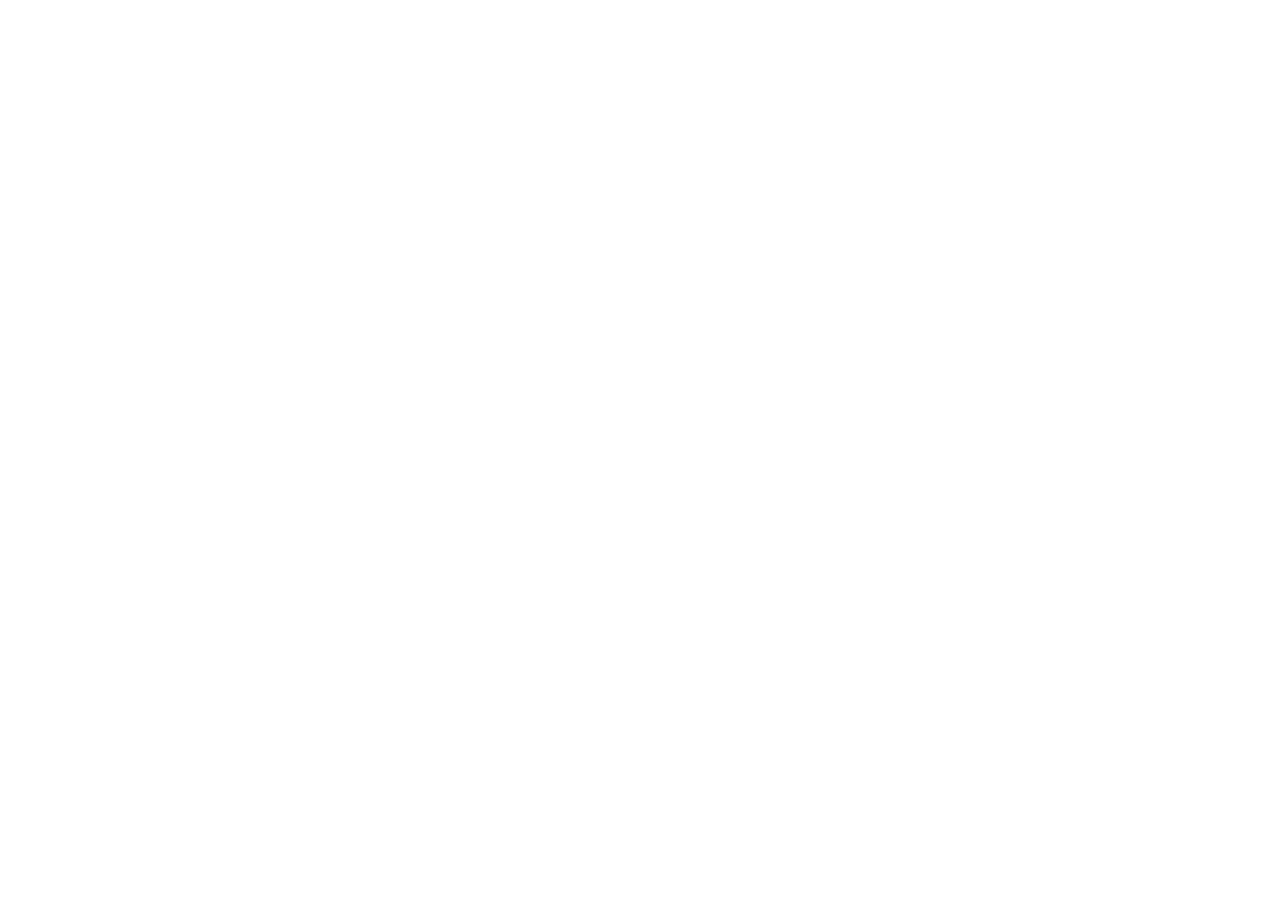
==== commit 010ac414: "[Blink] Restored to version: ver-ijmuifvl" ====
--- a/index.html
+++ b/index.html
@@ -1,423 +1,15 @@
-<!DOCTYPE html>
-<html>
-<head>
-<meta charset="utf-8">
-<link href="https://fonts.googleapis.com/css2?family=DM+Sans:wght@400;500;600;700;800;900&family=Poppins:wght@400;500;600;700;800;900&display=swap" rel="stylesheet">
-<style>
-* { box-sizing: border-box; margin: 0; padding: 0; }
-body { font-family: 'Poppins', -apple-system, BlinkMacSystemFont, sans-serif; background: #fff; color: #111; }
-.page { max-width: 1100px; margin: 0 auto; background: #fff; }
-
-/* NAV */
-.nav { display: flex; align-items: center; justify-content: space-between; padding: 16px 40px; border-bottom: 1px solid #f0f0f0; }
-.nav-logo { font-size: 14px; font-weight: 700; color: #111; letter-spacing: 0.04em; }
-.nav-links { display: flex; gap: 28px; }
-.nav-links a { font-size: 13px; color: #555; text-decoration: none; font-weight: 500; }
-.nav-actions { display: flex; gap: 10px; align-items: center; }
-.nav-sign { font-size: 13px; color: #555; font-weight: 500; text-decoration: none; }
-.nav-cta { background: #111; color: #fff; font-size: 12px; font-weight: 600; padding: 8px 18px; border-radius: 6px; border: none; cursor: pointer; font-family: inherit; }
-
-/* BREADCRUMB */
-.breadcrumb-wrap { padding: 16px 40px 0; }
-.breadcrumb { display: inline-flex; align-items: center; gap: 6px; background: #E8F0FE; padding: 5px 14px; border-radius: 20px; font-size: 11px; font-weight: 600; color: #004AAD; letter-spacing: 0.04em; }
-
-/* HERO */
-.hero { display: grid; grid-template-columns: 1fr 320px; gap: 40px; align-items: center; padding: 32px 40px 56px; }
-.hero-label { font-size: 12px; font-weight: 700; color: #888; letter-spacing: 0.07em; margin-bottom: 14px; text-transform: uppercase; }
-.hero h1 { font-size: 52px; font-weight: 900; line-height: 1.0; color: #111; margin-bottom: 20px; letter-spacing: -0.02em; }
-.hero h1 span { color: #004AAD; }
-.hero-sub-top { font-size: 16px; font-weight: 700; color: #111; margin-bottom: 10px; }
-.hero-sub { font-size: 15px; color: #555; line-height: 1.75; margin-bottom: 16px; max-width: 460px; }
-.hero-arrow { font-size: 22px; color: #004AAD; margin-bottom: 24px; display: block; }
-.hero-btns { display: flex; gap: 12px; flex-wrap: wrap; }
-.btn-dark { background: #111; color: #fff; font-size: 13px; font-weight: 700; padding: 12px 24px; border-radius: 8px; border: none; cursor: pointer; font-family: inherit; }
-.btn-outline { background: transparent; color: #111; font-size: 13px; font-weight: 600; padding: 12px 24px; border-radius: 8px; border: 1.5px solid #ddd; cursor: pointer; font-family: inherit; }
-.hero-stats { display: flex; gap: 28px; margin-top: 28px; }
-.hero-stat-num { font-size: 20px; font-weight: 800; color: #111; }
-.hero-stat-label { font-size: 11px; color: #888; margin-top: 1px; }
-.hero-photo { width: 320px; height: 380px; border-radius: 20px; overflow: hidden; }
-.hero-photo img { width: 100%; height: 100%; object-fit: cover; object-position: center 10%; }
-.hero-name-tag { background: #fff; border: 1px solid #eee; border-radius: 12px; padding: 12px 16px; margin-top: 14px; }
-.hero-name-tag-name { font-size: 13px; font-weight: 700; color: #111; margin-bottom: 2px; }
-.hero-name-tag-role { font-size: 11px; color: #666; margin-bottom: 6px; line-height: 1.5; }
-.hero-name-tag-link { font-size: 11px; color: #004AAD; font-weight: 600; text-decoration: none; }
-
-.divider { height: 1px; background: #f0f0f0; margin: 0 40px; }
-
-/* START HERE */
-.start-here { padding: 64px 40px 56px; }
-.sh-label { font-size: 11px; font-weight: 700; color: #004AAD; letter-spacing: 0.1em; margin-bottom: 10px; text-transform: uppercase; }
-.sh-title { font-size: 34px; font-weight: 900; color: #111; margin-bottom: 8px; line-height: 1.1; letter-spacing: -0.02em; }
-.sh-sub { font-size: 14px; color: #666; line-height: 1.65; max-width: 640px; }
-
-/* LLM EXPLAINER */
-.llm-explainer { background: #F5F8FF; border: 1px solid #D6E4FF; border-radius: 16px; padding: 24px 28px; margin: 28px 0 36px; display: grid; grid-template-columns: 44px 1fr; gap: 16px; align-items: start; }
-.exp-icon-wrap { width: 44px; height: 44px; background: #004AAD; border-radius: 10px; display: flex; align-items: center; justify-content: center; font-size: 20px; flex-shrink: 0; }
-.exp-kicker { font-size: 10px; font-weight: 700; color: #004AAD; letter-spacing: 0.1em; margin-bottom: 5px; text-transform: uppercase; }
-.exp-title { font-size: 15px; font-weight: 700; color: #111; margin-bottom: 8px; }
-.exp-body { font-size: 13px; color: #444; line-height: 1.65; }
-.exp-analogy { margin-top: 12px; background: #fff; border-left: 3px solid #004AAD; border-radius: 0 8px 8px 0; padding: 12px 16px; font-size: 13px; color: #333; line-height: 1.65; font-style: italic; }
-
-/* LLM CARDS */
-.llm-grid { display: grid; grid-template-columns: repeat(3, 1fr); gap: 16px; margin-bottom: 16px; }
-.llm-card { background: #fff; border: 1px solid #e8e8e8; border-radius: 16px; padding: 24px; position: relative; }
-.llm-card.featured { border: 2px solid #004AAD; background: #FAFCFF; }
-.llm-sarah-pick { position: absolute; top: -1px; right: 16px; font-size: 10px; font-weight: 700; background: #004AAD; color: #fff; padding: 4px 12px; border-radius: 0 0 10px 10px; letter-spacing: 0.04em; }
-.llm-top { display: flex; align-items: center; gap: 12px; margin-bottom: 14px; }
-.llm-icon { width: 40px; height: 40px; border-radius: 10px; display: flex; align-items: center; justify-content: center; font-size: 16px; font-weight: 800; color: #fff; flex-shrink: 0; }
-.llm-name { font-size: 18px; font-weight: 800; color: #111; letter-spacing: -0.01em; }
-.llm-tagline { font-size: 11px; color: #888; font-weight: 500; }
-.llm-desc { font-size: 13px; color: #555; line-height: 1.65; margin-bottom: 16px; }
-.llm-tags { display: flex; gap: 6px; flex-wrap: wrap; margin-bottom: 16px; }
-.ltag { font-size: 11px; color: #555; background: #f5f5f5; padding: 4px 10px; border-radius: 20px; font-weight: 500; }
-.llm-footer { display: flex; align-items: center; justify-content: space-between; padding-top: 14px; border-top: 1px solid #f0f0f0; }
-.llm-price { font-size: 11px; color: #999; font-weight: 500; }
-.llm-cta { font-size: 12px; font-weight: 700; color: #004AAD; text-decoration: none; }
-.not-a-day { text-align: center; font-size: 13px; color: #aaa; font-style: italic; margin: 4px 0 20px; font-weight: 500; }
-
-/* ACTION ROW */
-.action-row { display: grid; grid-template-columns: 1fr 1fr; gap: 14px; margin-bottom: 16px; }
-.action-card { border-radius: 12px; padding: 22px 24px; display: flex; align-items: center; justify-content: space-between; gap: 16px; }
-.action-card.ask { background: #F5F8FF; border: 1px solid #D6E4FF; }
-.action-card.explore { background: #111; }
-.ac-label { font-size: 10px; font-weight: 700; letter-spacing: 0.08em; margin-bottom: 5px; text-transform: uppercase; }
-.action-card.ask .ac-label { color: #004AAD; }
-.action-card.explore .ac-label { color: #666; }
-.ac-title { font-size: 16px; font-weight: 800; letter-spacing: -0.01em; }
-.action-card.ask .ac-title { color: #111; }
-.action-card.explore .ac-title { color: #fff; }
-.ac-sub { font-size: 12px; margin-top: 4px; line-height: 1.5; }
-.action-card.ask .ac-sub { color: #666; }
-.action-card.explore .ac-sub { color: #888; }
-.action-btn { white-space: nowrap; font-size: 12px; font-weight: 700; padding: 10px 20px; border-radius: 8px; text-decoration: none; border: none; cursor: pointer; font-family: inherit; flex-shrink: 0; }
-.action-card.ask .action-btn { background: #004AAD; color: #fff; }
-.action-card.explore .action-btn { background: #fff; color: #111; }
-.gemini-note { font-size: 12px; color: #bbb; line-height: 1.6; }
-
-/* SARAH'S STACK */
-.stack-section { padding: 56px 40px; background: #FAFAFA; }
-.stack-title { font-size: 34px; font-weight: 900; color: #111; letter-spacing: -0.02em; margin-bottom: 6px; }
-.stack-sub { font-size: 13px; color: #888; margin-bottom: 24px; }
-.search-wrap { display: flex; align-items: center; gap: 10px; background: #fff; border: 1px solid #ddd; border-radius: 10px; padding: 10px 16px; margin-bottom: 14px; }
-.search-wrap input { border: none; outline: none; font-size: 13px; color: #333; flex: 1; background: transparent; font-family: inherit; }
-.chip-row { display: flex; gap: 8px; flex-wrap: wrap; margin-bottom: 28px; }
-.chip { font-size: 12px; color: #666; background: #fff; border: 1px solid #e0e0e0; padding: 6px 14px; border-radius: 20px; cursor: pointer; font-weight: 500; white-space: nowrap; }
-.chip.active { background: #111; color: #fff; border-color: #111; }
-.cats-grid { display: grid; grid-template-columns: repeat(3, 1fr); gap: 14px; }
-.cat-card { background: #fff; border: 1px solid #e8e8e8; border-radius: 14px; padding: 22px; cursor: pointer; }
-.cat-top { display: flex; align-items: flex-start; justify-content: space-between; margin-bottom: 14px; }
-.cat-icon-wrap { width: 40px; height: 40px; border-radius: 10px; display: flex; align-items: center; justify-content: center; font-size: 18px; }
-.cat-pill { font-size: 10px; font-weight: 600; color: #888; background: #f5f5f5; padding: 3px 9px; border-radius: 20px; }
-.cat-name { font-size: 16px; font-weight: 800; color: #111; margin-bottom: 6px; letter-spacing: -0.01em; }
-.cat-desc { font-size: 12px; color: #777; line-height: 1.55; margin-bottom: 14px; }
-.cat-tools { display: flex; gap: 6px; flex-wrap: wrap; margin-bottom: 14px; }
-.ctool { font-size: 11px; color: #555; background: #f5f5f5; padding: 3px 9px; border-radius: 20px; font-weight: 500; }
-.cat-link { font-size: 12px; font-weight: 700; color: #004AAD; text-decoration: none; }
-
-/* SARAH SPEAKS */
-.sarah-section { padding: 64px 40px; display: grid; grid-template-columns: 1fr 1fr; gap: 52px; align-items: start; }
-.sarah-photo-wrap { border-radius: 24px; overflow: hidden; display: inline-block; width: 100%; }
-.sarah-photo-wrap img { width: 100%; height: auto; display: block; border-radius: 24px; }
-.sarah-kicker { display: inline-block; font-size: 10px; font-weight: 700; color: #004AAD; background: #E8F0FE; padding: 4px 12px; border-radius: 20px; margin-bottom: 16px; letter-spacing: 0.06em; }
-.sarah-quote { font-size: 22px; font-weight: 800; color: #111; line-height: 1.3; border-left: 3px solid #004AAD; padding-left: 18px; margin-bottom: 22px; letter-spacing: -0.01em; }
-.sarah-body { font-size: 14px; color: #555; line-height: 1.75; margin-bottom: 12px; }
-.sarah-body strong { color: #111; font-weight: 700; }
-.sarah-creds { display: flex; flex-wrap: wrap; gap: 7px; margin: 20px 0 24px; }
-.sarah-cred { font-size: 11px; color: #555; background: #f5f5f5; border: 1px solid #eee; padding: 4px 11px; border-radius: 20px; font-weight: 500; }
-.sarah-btns { display: flex; gap: 12px; }
-
-/* PRODUCTS ROW */
-.products-section { padding: 56px 40px; background: #fff; }
-.products-grid { display: grid; grid-template-columns: repeat(4, 1fr); gap: 14px; }
-.product-card { border-radius: 14px; padding: 22px; border: 1px solid #e8e8e8; display: flex; flex-direction: column; gap: 10px; }
-.product-card.highlight { border-color: #004AAD; background: #FAFCFF; }
-.product-card.dark { background: #111; border-color: #111; }
-.product-icon { font-size: 22px; }
-.product-kicker { font-size: 10px; font-weight: 700; letter-spacing: 0.08em; text-transform: uppercase; }
-.product-card .product-kicker { color: #888; }
-.product-card.highlight .product-kicker { color: #004AAD; }
-.product-card.dark .product-kicker { color: #555; }
-.product-title { font-size: 16px; font-weight: 800; letter-spacing: -0.01em; line-height: 1.2; }
-.product-card .product-title { color: #111; }
-.product-card.dark .product-title { color: #fff; }
-.product-desc { font-size: 12px; line-height: 1.55; flex: 1; }
-.product-card .product-desc { color: #777; }
-.product-card.dark .product-desc { color: #888; }
-.product-btn { display: inline-block; font-size: 12px; font-weight: 700; padding: 9px 16px; border-radius: 8px; text-decoration: none; text-align: center; font-family: inherit; border: none; cursor: pointer; margin-top: auto; }
-.product-card .product-btn { background: #f0f0f0; color: #111; }
-.product-card.highlight .product-btn { background: #004AAD; color: #fff; }
-.product-card.dark .product-btn { background: #fff; color: #111; }
-
-/* FOOTER */
-.footer-strip { background: #111; padding: 56px 40px; text-align: center; }
-.footer-strip p { font-size: 32px; font-weight: 900; color: #fff; letter-spacing: -0.03em; margin-bottom: 8px; }
-.footer-strip span { font-size: 14px; color: #666; display: block; margin-bottom: 28px; line-height: 1.6; max-width: 400px; margin-left: auto; margin-right: auto; }
-.footer-btn { font-size: 13px; font-weight: 700; color: #fff; text-decoration: none; border: 1.5px solid #444; padding: 10px 28px; border-radius: 8px; display: inline-block; }
-.footer { display: grid; grid-template-columns: repeat(5, 1fr); gap: 32px; padding: 40px; border-top: 1px solid #f0f0f0; }
-.fc-title { font-size: 11px; font-weight: 700; color: #111; margin-bottom: 12px; letter-spacing: 0.05em; text-transform: uppercase; }
-.footer a { display: block; font-size: 12px; color: #888; text-decoration: none; margin-bottom: 8px; font-weight: 500; }
-</style>
-</head>
-<body>
-<div class="page">
-
-  <nav class="nav">
-    <div class="nav-logo">AIECONOMY</div>
-    <div class="nav-links"><a href="#">AI Tools</a><a href="#">Resources</a><a href="#">Podcast</a><a href="#">About</a></div>
-    <div class="nav-actions">
-      <a class="nav-sign" href="#">Sign in</a>
-      <button class="nav-cta">Get updates</button>
-    </div>
-  </nav>
-
-  <div class="breadcrumb-wrap">
-    <span class="breadcrumb">AI TOOLKIT · MY STACK · GET STARTED</span>
-  </div>
-
-  <section class="hero">
-    <div>
-      <div class="hero-label">START YOUR AI JOURNEY</div>
-      <h1>Cut through the<br><span>AI Overwhelm</span></h1>
-      <p class="hero-sub-top">Getting started with AI is hard. There are just so many tools to choose from.</p>
-      <p class="hero-sub">For the past three years I have been using, testing and keeping up with the tools that actually save time and money, for me and my clients. Let's get you started.</p>
-      <span class="hero-arrow">&#8595;</span>
-      <div class="hero-btns">
-        <button class="btn-dark">Start Here. Let's Go.</button>
-        <button class="btn-outline">Browse by Category</button>
-      </div>
-      <div class="hero-stats">
-        <div><div class="hero-stat-num">100+</div><div class="hero-stat-label">Tools reviewed</div></div>
-        <div><div class="hero-stat-num">8</div><div class="hero-stat-label">Categories</div></div>
-        <div><div class="hero-stat-num">29</div><div class="hero-stat-label">Sarah's Picks</div></div>
-        <div><div class="hero-stat-num">Weekly</div><div class="hero-stat-label">Updates</div></div>
-      </div>
-    </div>
-    <div>
-      <div class="hero-photo"><img src="[data-uri]